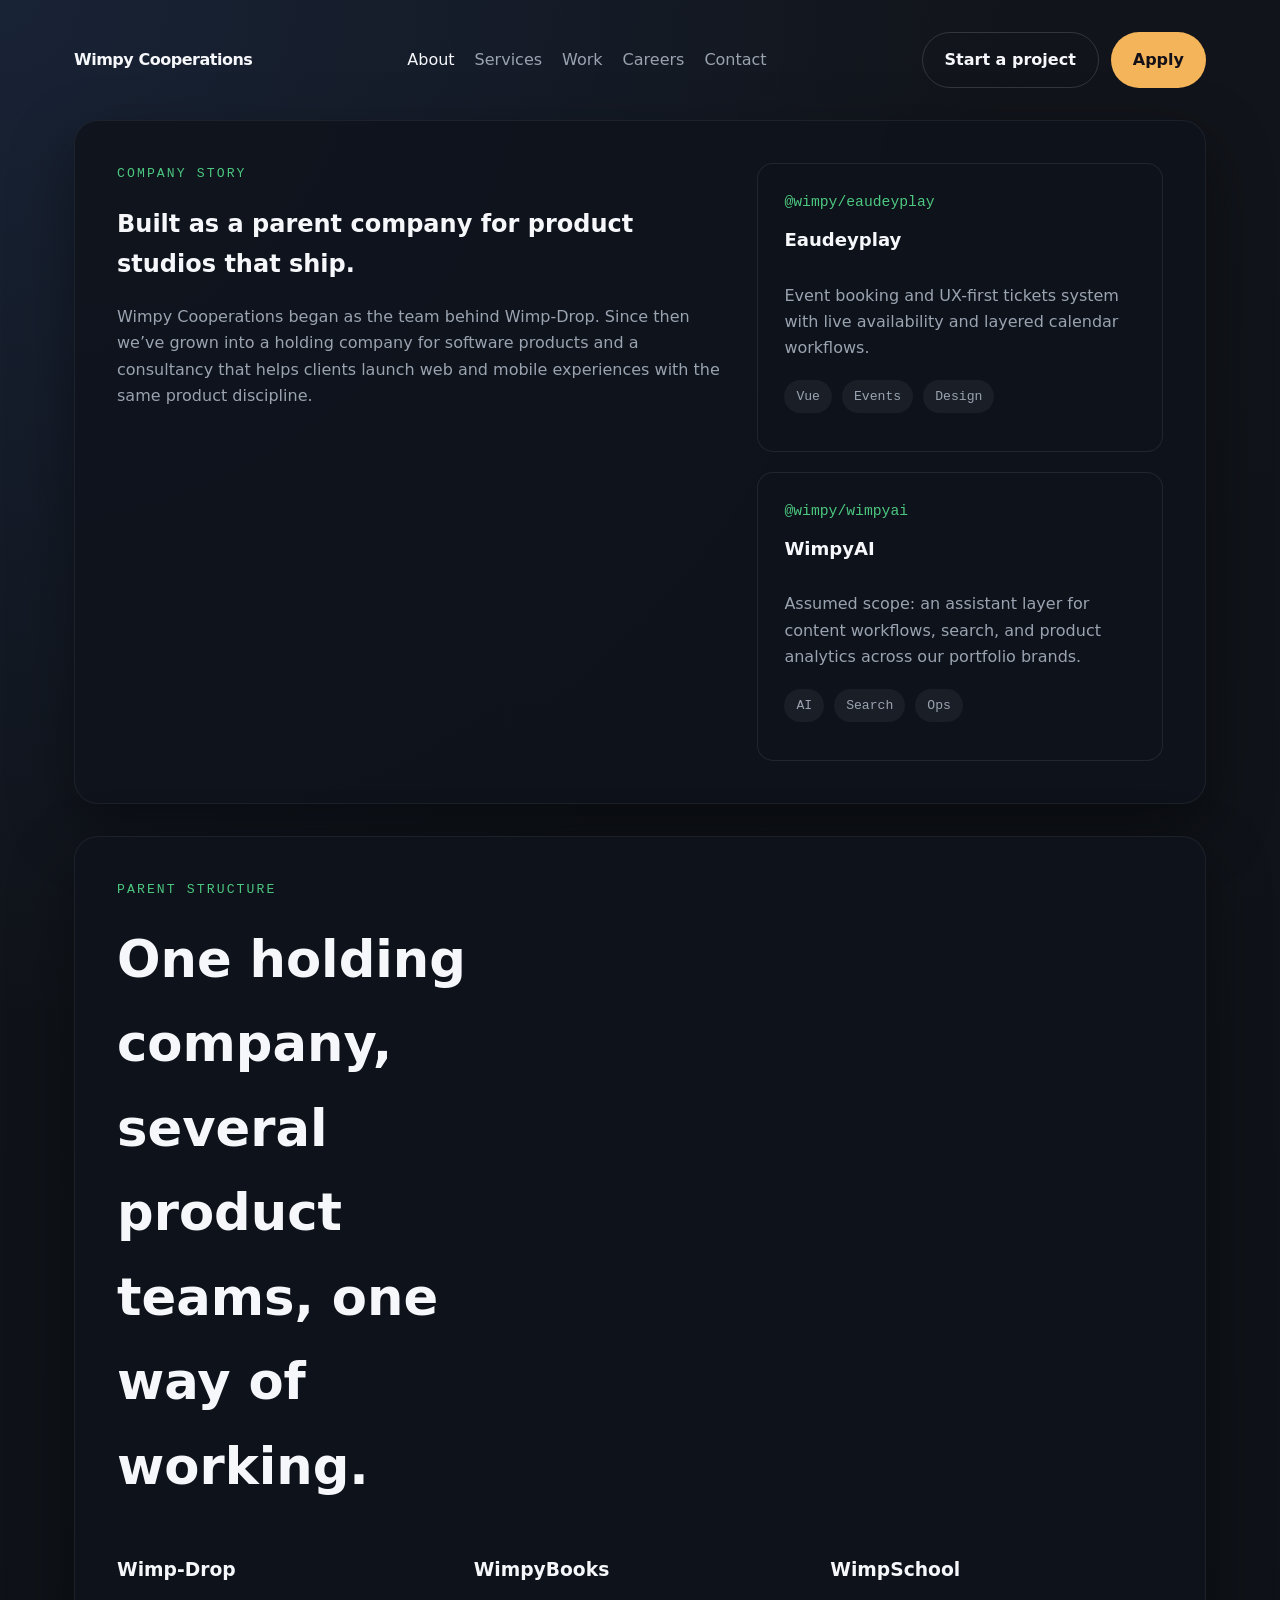
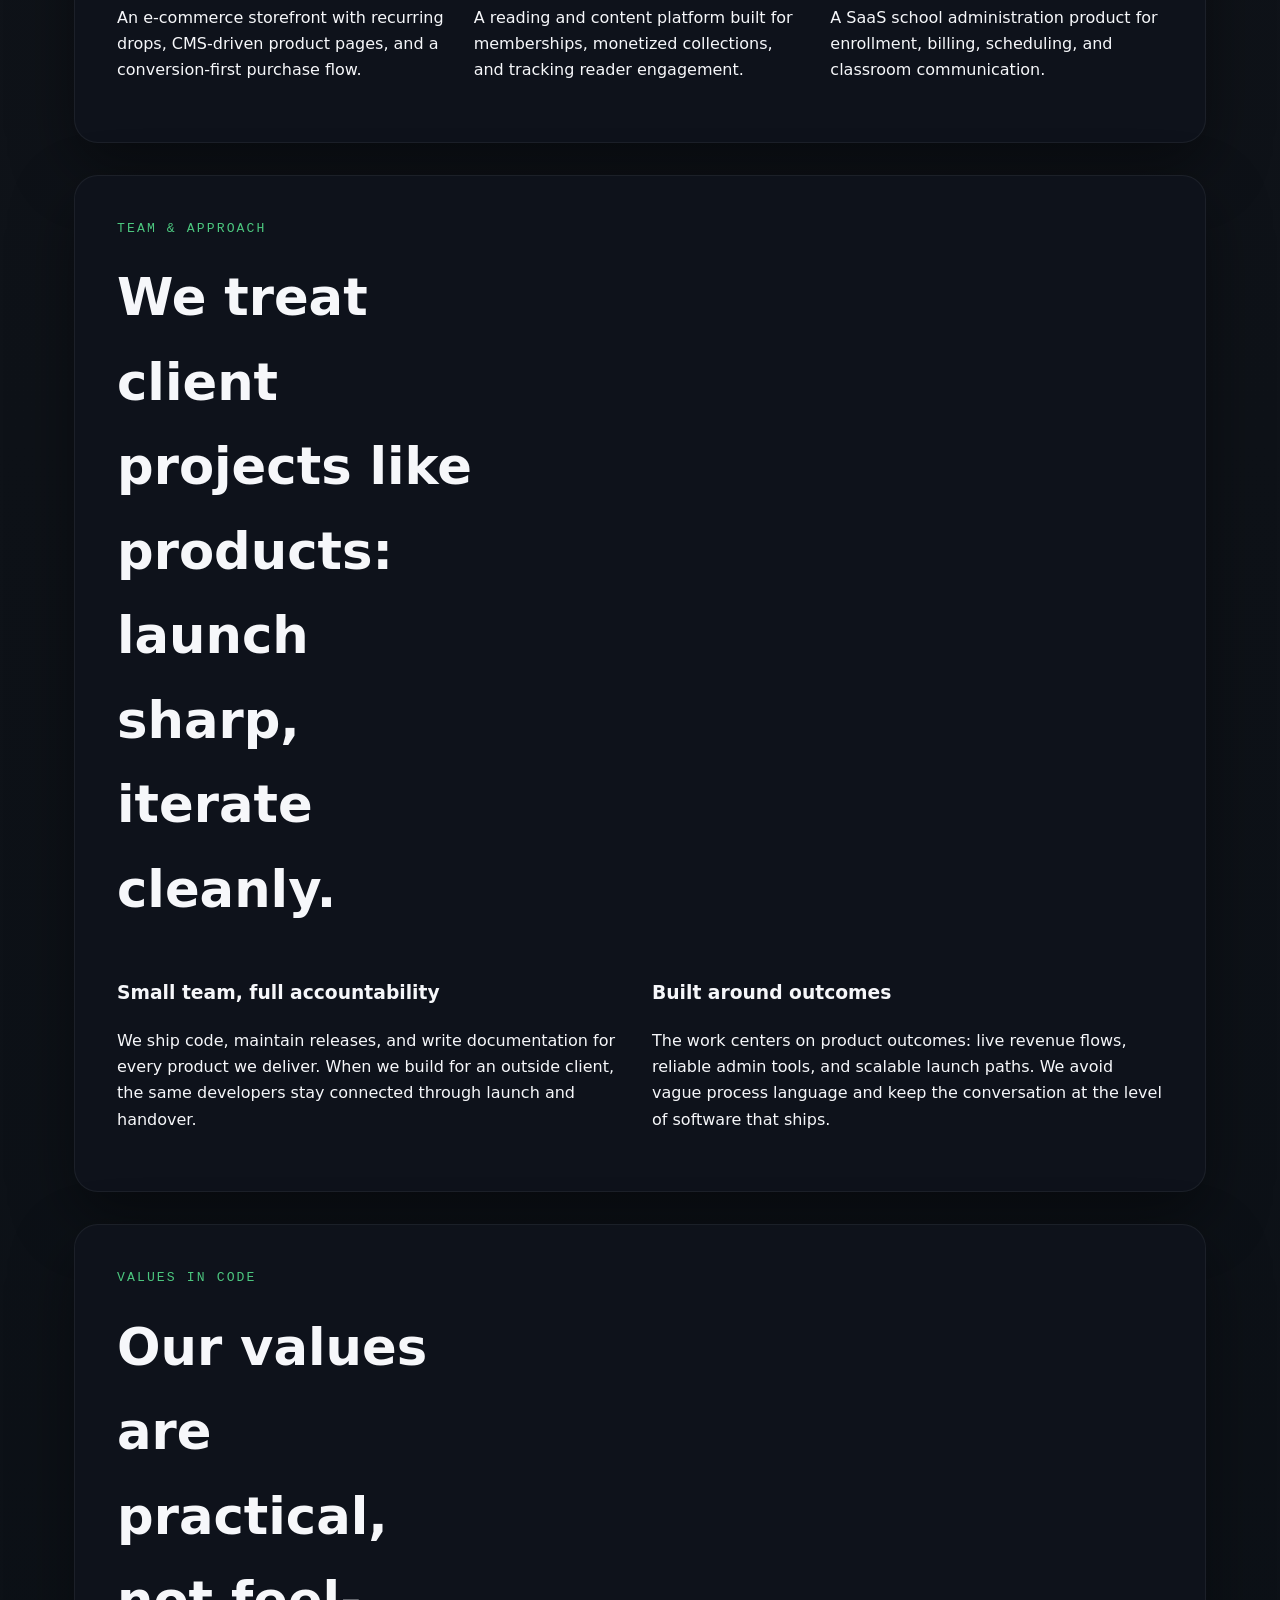
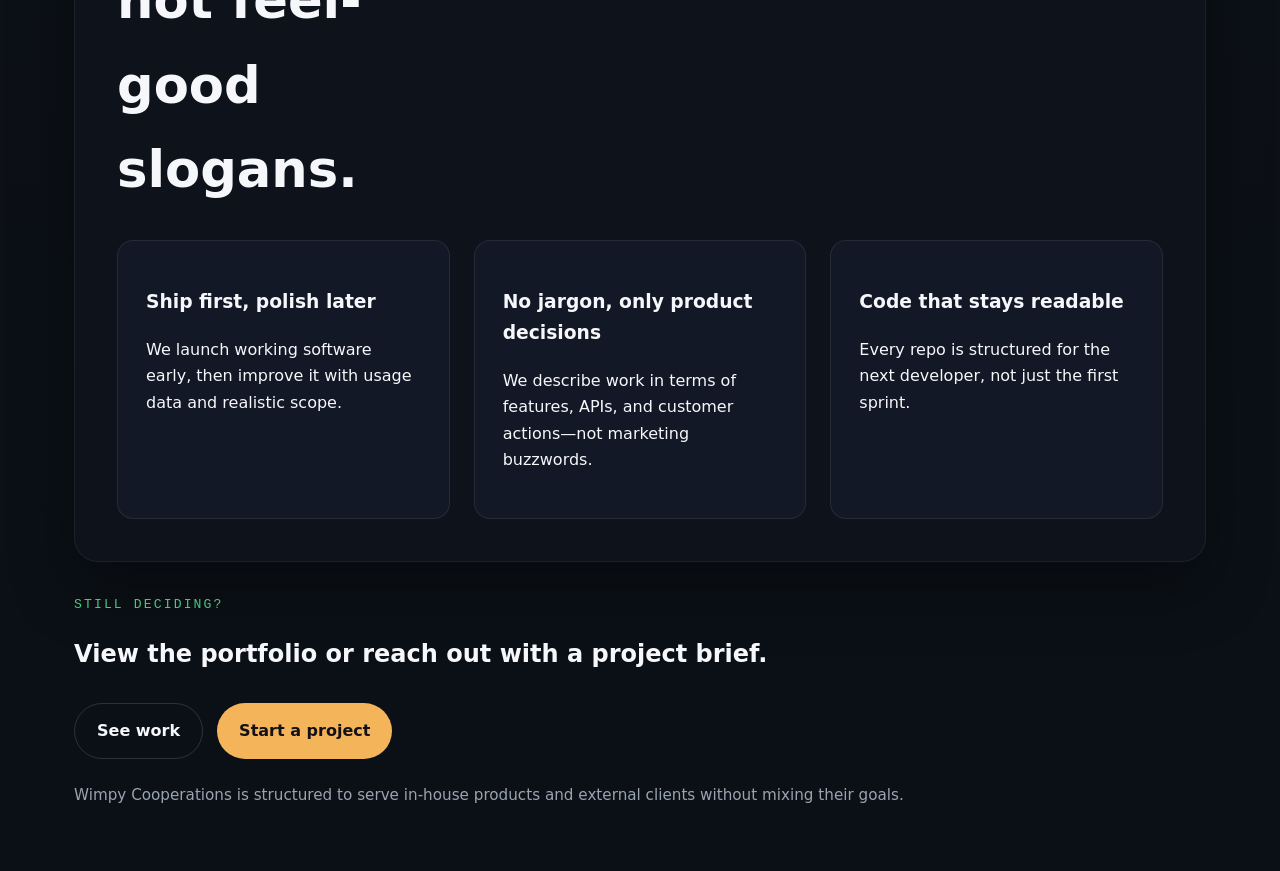
==== about.html @ dfa3b0f8 "Add files via upload" ====
<!doctype html>
<html lang="en">
<head>
  <meta charset="utf-8">
  <meta name="viewport" content="width=device-width, initial-scale=1">
  <title>About — Wimpy Cooperations</title>
  <link rel="stylesheet" href="styles.css">
</head>
<body>
  <div class="page-shell">
    <header class="topbar">
      <a class="brand" href="index.html">Wimpy Cooperations</a>
      <nav class="nav-links" aria-label="Main navigation">
        <a href="about.html" aria-current="page">About</a>
        <a href="services.html">Services</a>
        <a href="work.html">Work</a>
        <a href="careers.html">Careers</a>
        <a href="contact.html">Contact</a>
      </nav>
      <div class="topbar-actions">
        <a class="btn btn-ghost" href="contact.html">Start a project</a>
        <a class="btn btn-accent" href="careers.html">Apply</a>
      </div>
    </header>

    <main>
      <section class="section-panel split-grid about-hero">
        <div>
          <p class="eyebrow">Company story</p>
          <h1>Built as a parent company for product studios that ship.</h1>
          <p class="lede">Wimpy Cooperations began as the team behind Wimp-Drop. Since then we’ve grown into a holding company for software products and a consultancy that helps clients launch web and mobile experiences with the same product discipline.</p>
        </div>
        <div class="about-visual">
          <div class="manifest-card about-card">
            <div class="manifest-top"><span>@wimpy/eaudeyplay</span><strong>Eaudeyplay</strong></div>
            <p>Event booking and UX-first tickets system with live availability and layered calendar workflows.</p>
            <div class="tag-row"><span>Vue</span><span>Events</span><span>Design</span></div>
          </div>
          <div class="manifest-card about-card inset">
            <div class="manifest-top"><span>@wimpy/wimpyai</span><strong>WimpyAI</strong></div>
            <p>Assumed scope: an assistant layer for content workflows, search, and product analytics across our portfolio brands.</p>
            <div class="tag-row"><span>AI</span><span>Search</span><span>Ops</span></div>
          </div>
        </div>
      </section>

      <section class="section-panel">
        <div class="section-header">
          <p class="eyebrow">Parent structure</p>
          <h2>One holding company, several product teams, one way of working.</h2>
        </div>
        <div class="text-grid">
          <div>
            <h3>Wimp-Drop</h3>
            <p>An e-commerce storefront with recurring drops, CMS-driven product pages, and a conversion-first purchase flow.</p>
          </div>
          <div>
            <h3>WimpyBooks</h3>
            <p>A reading and content platform built for memberships, monetized collections, and tracking reader engagement.</p>
          </div>
          <div>
            <h3>WimpSchool</h3>
            <p>A SaaS school administration product for enrollment, billing, scheduling, and classroom communication.</p>
          </div>
        </div>
      </section>

      <section class="section-panel">
        <div class="section-header">
          <p class="eyebrow">Team & approach</p>
          <h2>We treat client projects like products: launch sharp, iterate cleanly.</h2>
        </div>
        <div class="text-grid two-column">
          <div>
            <h3>Small team, full accountability</h3>
            <p>We ship code, maintain releases, and write documentation for every product we deliver. When we build for an outside client, the same developers stay connected through launch and handover.</p>
          </div>
          <div>
            <h3>Built around outcomes</h3>
            <p>The work centers on product outcomes: live revenue flows, reliable admin tools, and scalable launch paths. We avoid vague process language and keep the conversation at the level of software that ships.</p>
          </div>
        </div>
      </section>

      <section class="section-panel values-panel">
        <div class="section-header">
          <p class="eyebrow">Values in code</p>
          <h2>Our values are practical, not feel-good slogans.</h2>
        </div>
        <div class="value-grid">
          <article>
            <h3>Ship first, polish later</h3>
            <p>We launch working software early, then improve it with usage data and realistic scope.</p>
          </article>
          <article>
            <h3>No jargon, only product decisions</h3>
            <p>We describe work in terms of features, APIs, and customer actions—not marketing buzzwords.</p>
          </article>
          <article>
            <h3>Code that stays readable</h3>
            <p>Every repo is structured for the next developer, not just the first sprint.</p>
          </article>
        </div>
      </section>
    </main>

    <footer class="site-footer">
      <div>
        <p class="eyebrow">Still deciding?</p>
        <h2>View the portfolio or reach out with a project brief.</h2>
      </div>
      <div class="footer-actions">
        <a class="btn btn-ghost" href="work.html">See work</a>
        <a class="btn btn-accent" href="contact.html">Start a project</a>
      </div>
      <p class="fineprint">Wimpy Cooperations is structured to serve in-house products and external clients without mixing their goals.</p>
    </footer>
  </div>
  <script src="scripts.js"></script>
</body>
</html>
---- styles.css ----
/* Wimpy Cooperations design system */
:root {
  color-scheme: dark;
  --bg: #11141a;
  --surface: #1c232f;
  --surface-alt: #171d27;
  --text: #f6f7fa;
  --muted: #9aa3b0;
  --accent: #f4b45a;
  --green: #4cc77f;
  --blue: #4f8eff;
  --border: rgba(255,255,255,0.08);
  --shadow: 0 24px 64px rgba(0,0,0,0.4);
  --radius: 24px;
  --radius-sm: 16px;
  --radius-xs: 12px;
  --max-width: 1180px;
  font-family: Inter, ui-sans-serif, system-ui, sans-serif;
}

* {
  box-sizing: border-box;
}

html {
  scroll-behavior: smooth;
}


body {
  margin: 0;
  min-height: 100vh;
  background: radial-gradient(circle at top left, rgba(79, 142, 255, 0.12), transparent 24%), linear-gradient(180deg, #11141a 0%, #0b1016 100%);
  color: var(--text);
  line-height: 1.65;
}

img, picture, svg {
  max-width: 100%;
  display: block;
}

a {
  color: inherit;
  text-decoration: none;
}

a:focus-visible,
button:focus-visible,
input:focus-visible,
textarea:focus-visible,
select:focus-visible {
  outline: 2px solid var(--accent);
  outline-offset: 4px;
}

button,
input,
select,
textarea {
  font: inherit;
}

.page-shell {
  width: min(100%, var(--max-width));
  margin: 0 auto;
  padding: 32px 24px 48px;
}

.topbar {
  display: flex;
  align-items: center;
  justify-content: space-between;
  gap: 20px;
  flex-wrap: wrap;
  margin-bottom: 32px;
}

.brand {
  font-weight: 700;
  letter-spacing: -0.03em;
}

.nav-links {
  display: flex;
  gap: 20px;
  flex-wrap: wrap;
}

.nav-links a {
  color: var(--muted);
}

.nav-links a[aria-current="page"] {
  color: var(--text);
}

.topbar-actions {
  display: flex;
  gap: 12px;
  flex-wrap: wrap;
}

.btn {
  display: inline-flex;
  align-items: center;
  justify-content: center;
  border-radius: 999px;
  padding: 14px 22px;
  font-weight: 600;
  transition: transform 180ms ease, background-color 180ms ease;
}

.btn:hover {
  transform: translateY(-1px);
}

.btn-accent {
  background: var(--accent);
  color: #131117;
}

.btn-ghost {
  border: 1px solid rgba(255,255,255,0.14);
  color: var(--text);
}

.hero {
  display: grid;
  gap: 40px;
  margin-bottom: 52px;
}

.hero h1,
.section-header h2 {
  font-size: clamp(2.6rem, 4vw, 4rem);
  margin: 16px 0 20px;
  max-width: 12ch;
}

.lede {
  color: var(--muted);
  max-width: 680px;
}

.eyebrow {
  font-family: ui-monospace, SFMono-Regular, Menlo, monospace;
  font-size: 0.82rem;
  letter-spacing: 0.16em;
  text-transform: uppercase;
  color: var(--green);
  margin: 0;
}

.section-panel {
  background: rgba(15, 19, 28, 0.9);
  border: 1px solid rgba(255,255,255,0.06);
  box-shadow: var(--shadow);
  border-radius: var(--radius);
  padding: 42px;
  margin-bottom: 32px;
}

.section-header {
  margin-bottom: 28px;
}

.section-header h2 {
  max-width: 10ch;
}

.split-grid {
  display: grid;
  gap: 32px;
  grid-template-columns: minmax(0, 1.2fr) minmax(320px, 0.8fr);
}

.service-grid,
.manifest-grid,
.value-grid,
.roles-grid,
.text-grid {
  display: grid;
  gap: 24px;
}

.service-grid {
  grid-template-columns: repeat(auto-fit, minmax(240px, 1fr));
}

.service-card {
  background: rgba(19, 26, 38, 0.95);
  border: 1px solid rgba(255,255,255,0.08);
  border-radius: var(--radius-sm);
  padding: 28px;
}

.service-card.large {
  min-height: 320px;
}

.service-icon {
  display: inline-flex;
  width: 44px;
  height: 44px;
  align-items: center;
  justify-content: center;
  margin-bottom: 20px;
  border-radius: 14px;
  background: rgba(79, 142, 255, 0.14);
  color: var(--blue);
  font-size: 1.2rem;
}

.service-card h3,
.service-card h2,
.role-card h2,
.manifest-card strong,
.about-card strong {
  margin: 0 0 12px;
}

.service-card p,
.role-card p,
.about-card p,
.manifest-card p {
  color: var(--muted);
}

.value-grid,
.roles-grid,
.text-grid {
  grid-template-columns: repeat(auto-fit, minmax(240px, 1fr));
}

.value-grid article,
.role-card,
.content-card,
.about-card {
  background: rgba(19, 26, 38, 0.95);
  border: 1px solid rgba(255,255,255,0.08);
  border-radius: var(--radius-sm);
  padding: 28px;
}

.about-card.inset {
  margin-top: 20px;
}

.manifest-grid {
  grid-template-columns: repeat(auto-fit, minmax(250px, 1fr));
}

.manifest-card {
  background: rgba(15, 19, 28, 0.98);
  border: 1px solid rgba(255,255,255,0.08);
  border-radius: var(--radius-sm);
  padding: 26px;
  position: relative;
}

.manifest-top {
  display: flex;
  flex-direction: column;
  gap: 10px;
  margin-bottom: 16px;
}

.manifest-top span {
  font-family: ui-monospace, SFMono-Regular, Menlo, monospace;
  color: var(--green);
  font-size: 0.92rem;
}

.manifest-card strong {
  font-size: 1.13rem;
  color: var(--text);
}

.tag-row {
  display: flex;
  flex-wrap: wrap;
  gap: 10px;
  margin: 18px 0 12px;
}

.tag-row span {
  font-family: ui-monospace, SFMono-Regular, Menlo, monospace;
  background: rgba(255,255,255,0.05);
  color: var(--muted);
  border-radius: 999px;
  padding: 6px 12px;
  font-size: 0.82rem;
}

.status {
  display: inline-flex;
  align-items: center;
  justify-content: center;
  padding: 10px 14px;
  border-radius: 999px;
  font-family: ui-monospace, SFMono-Regular, Menlo, monospace;
  text-transform: uppercase;
  letter-spacing: 0.16em;
  font-size: 0.75rem;
}

.status.live {
  background: rgba(76,199,127,0.12);
  color: var(--green);
}

.status.dev {
  background: rgba(79,142,255,0.12);
  color: var(--blue);
}

.status.planned {
  background: rgba(244,180,90,0.12);
  color: var(--accent);
}

.manifest-link {
  color: var(--accent);
  font-weight: 600;
}

.panel-actions,
.footer-actions,
.hero-actions {
  display: flex;
  flex-wrap: wrap;
  gap: 14px;
  margin-top: 28px;
}

.careers-teaser .content-card,
.form-panel .section-header,
.form-panel .contact-form {
  margin-top: 0;
}

.form-panel {
  padding: 42px 42px 32px;
}

.contact-form {
  display: grid;
  gap: 18px;
}

.contact-form label {
  display: grid;
  gap: 10px;
  font-size: 0.95rem;
  color: var(--text);
}

.contact-form input,
.contact-form textarea,
.contact-form select {
  width: 100%;
  background: rgba(255,255,255,0.04);
  border: 1px solid rgba(255,255,255,0.08);
  border-radius: 14px;
  color: var(--text);
  padding: 14px 16px;
}

.field-group option {
  background: var(--surface-alt);
  color: var(--text);
}

.field-group optgroup {
    background-color: goldenrod;
  color: black;
  font-size: 0.9rem;
}

.contact-form option {
  background: var(--surface-alt);
  color: var(--text);
}


.contact-form textarea {
  resize: vertical;
}

.field-note {
  color: var(--muted);
  font-size: 0.9rem;
  margin: -12px 0 18px;
}

.hidden-field {
  display: none;
}

.form-break {
  display: flex;
  align-items: center;
  gap: 12px;
  margin: 8px 0 20px;
  color: var(--muted);
  font-size: 0.95rem;
}

.form-break::before,
.form-break::after {
  content: "";
  flex: 1;
  height: 1px;
  background: rgba(255,255,255,0.08);
}

.form-break span {
  white-space: nowrap;
  padding: 0 10px;
}

.contact-info p {
  margin: 0 0 18px;
  color: var(--muted);
}

.fineprint {
  color: var(--muted);
  font-size: 0.95rem;
  margin-top: 24px;
}

.visual-frame {
  display: grid;
  gap: 18px;
}

.visual-card {
  border-radius: 24px;
  padding: 22px;
  background: rgba(255,255,255,0.03);
}

.code-slate {
  min-height: 220px;
  display: grid;
  gap: 12px;
  padding: 28px;
}

.code-line {
  display: block;
  height: 12px;
  width: 100%;
  background: rgba(255,255,255,0.12);
  border-radius: 999px;
}

.code-line.short {
  width: 55%;
}

.code-line.medium {
  width: 70%;
}

.ui-panel {
  height: 220px;
  display: grid;
  gap: 16px;
  background: rgba(255,255,255,0.04);
  border: 1px solid rgba(255,255,255,0.08);
}

.ui-top {
  height: 22px;
  background: rgba(255,255,255,0.1);
  border-radius: 999px;
  width: 34%;
  margin: 16px;
}

.ui-body {
  flex: 1;
  margin: 0 16px 16px;
  background: rgba(255,255,255,0.06);
  border-radius: 20px;
}

@media (max-width: 860px) {
  .split-grid,
  .hero,
  .text-grid,
  .manifest-grid,
  .value-grid,
  .roles-grid,
  .service-grid {
    grid-template-columns: 1fr;
  }
  .page-shell {
    padding: 24px 18px 32px;
  }
}

@media (max-width: 640px) {
  .topbar,
  .hero-actions,
  .panel-actions,
  .footer-actions,
  .section-panel {
    gap: 18px;
  }
  .hero h1,
  .section-header h2 {
    font-size: clamp(2.2rem, 10vw, 3rem);
  }
  .btn {
    width: 100%;
  }
}
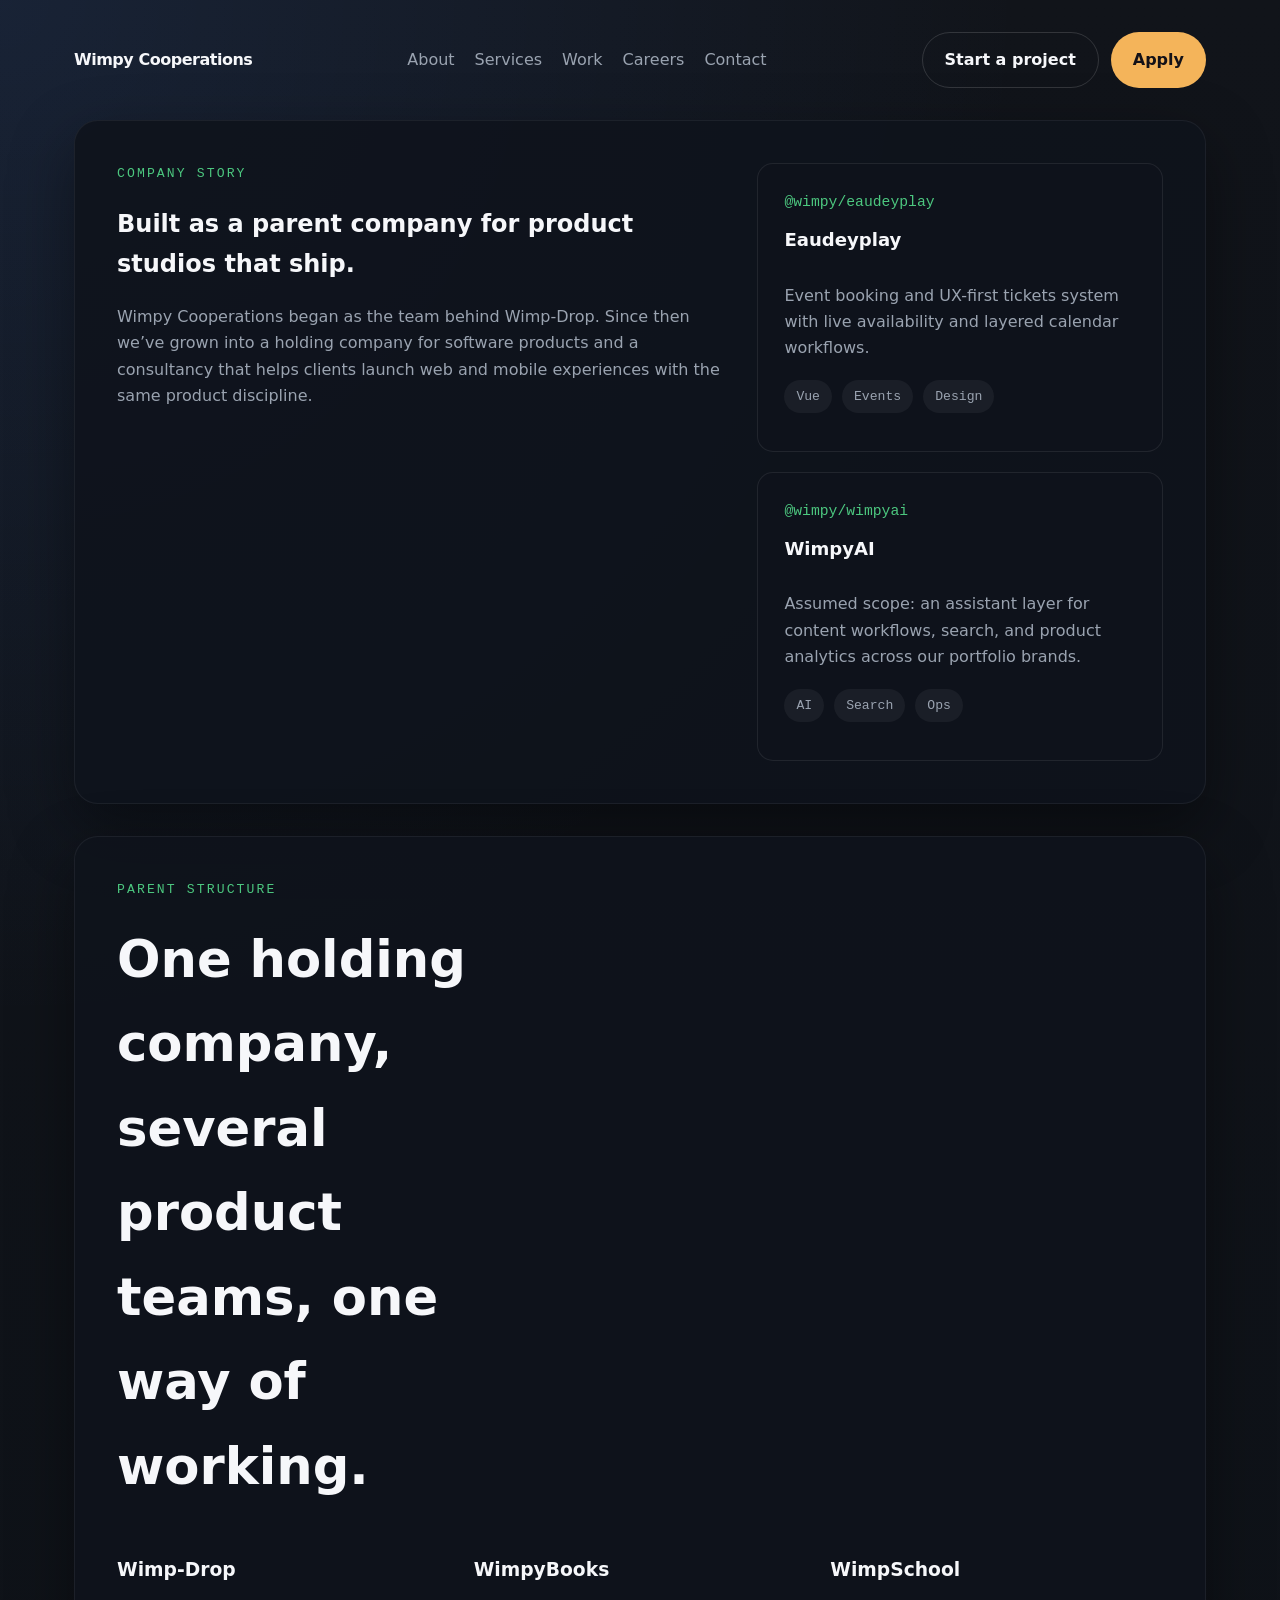
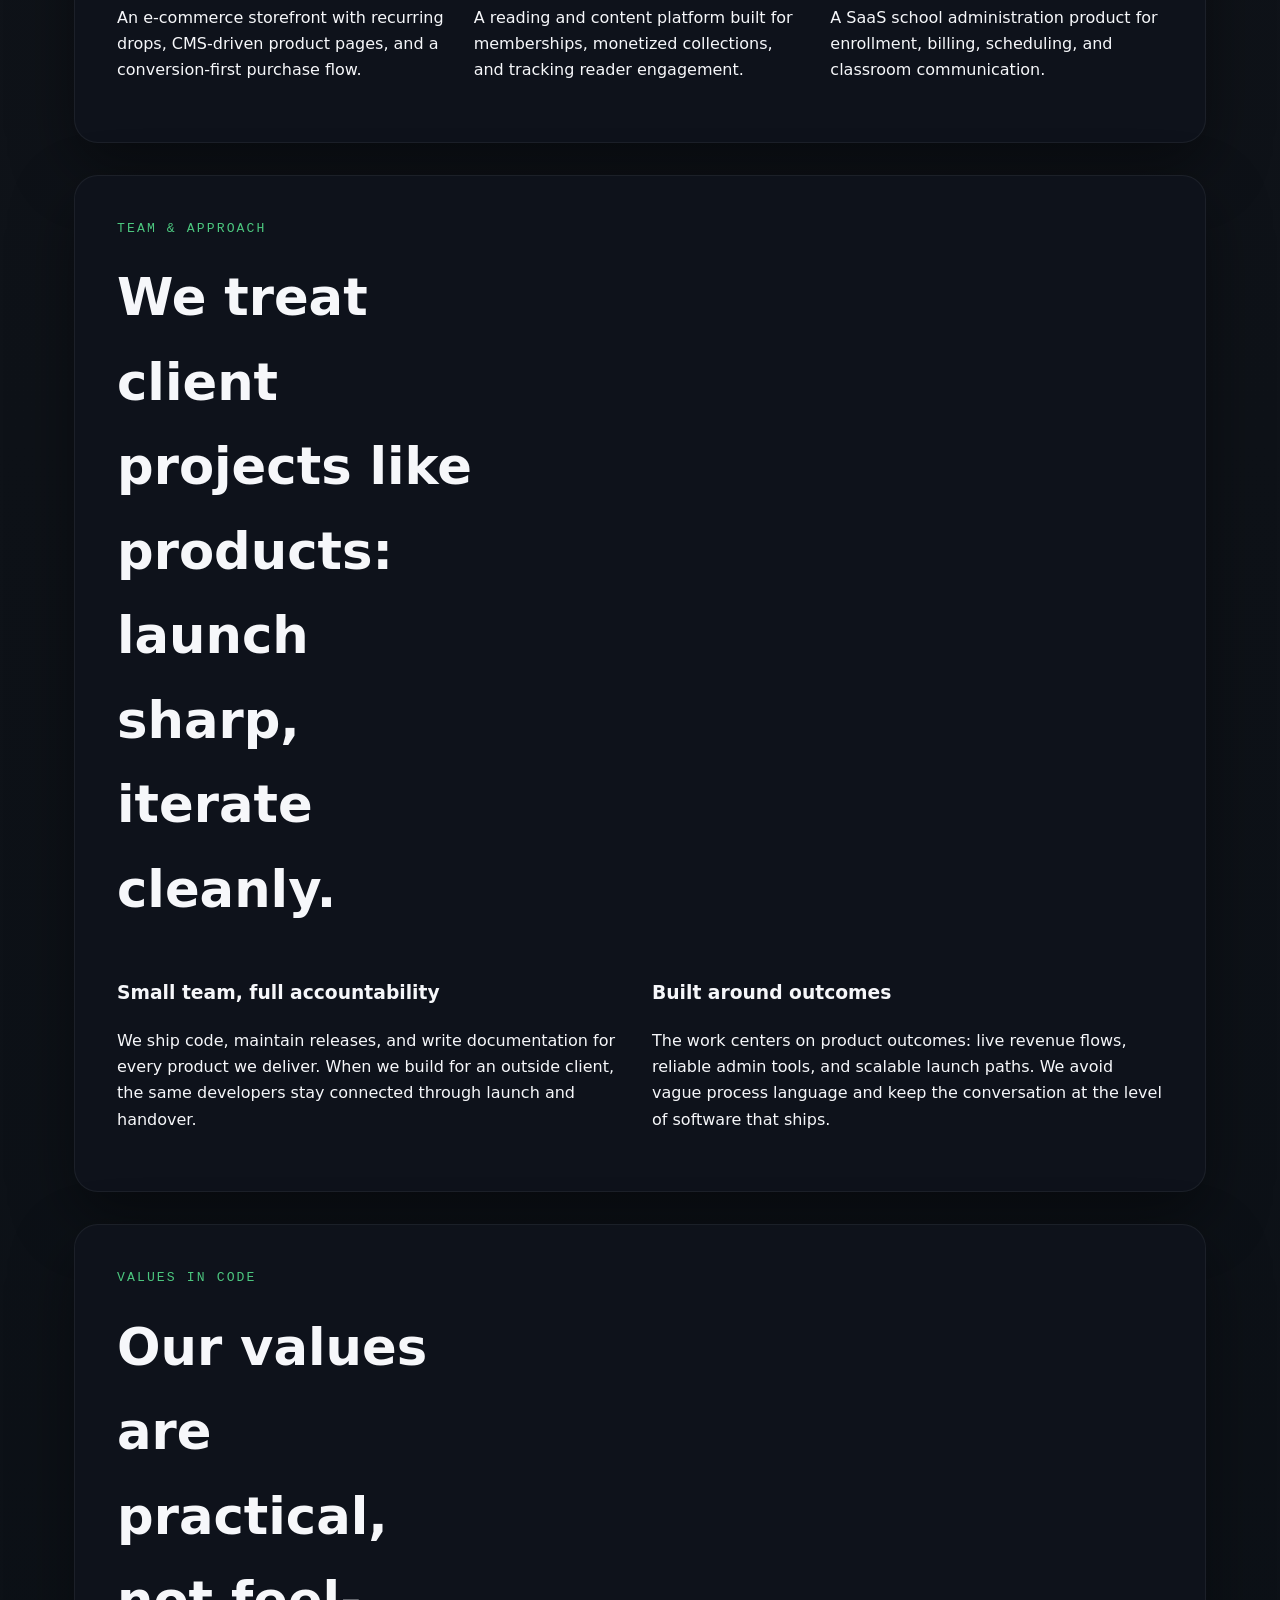
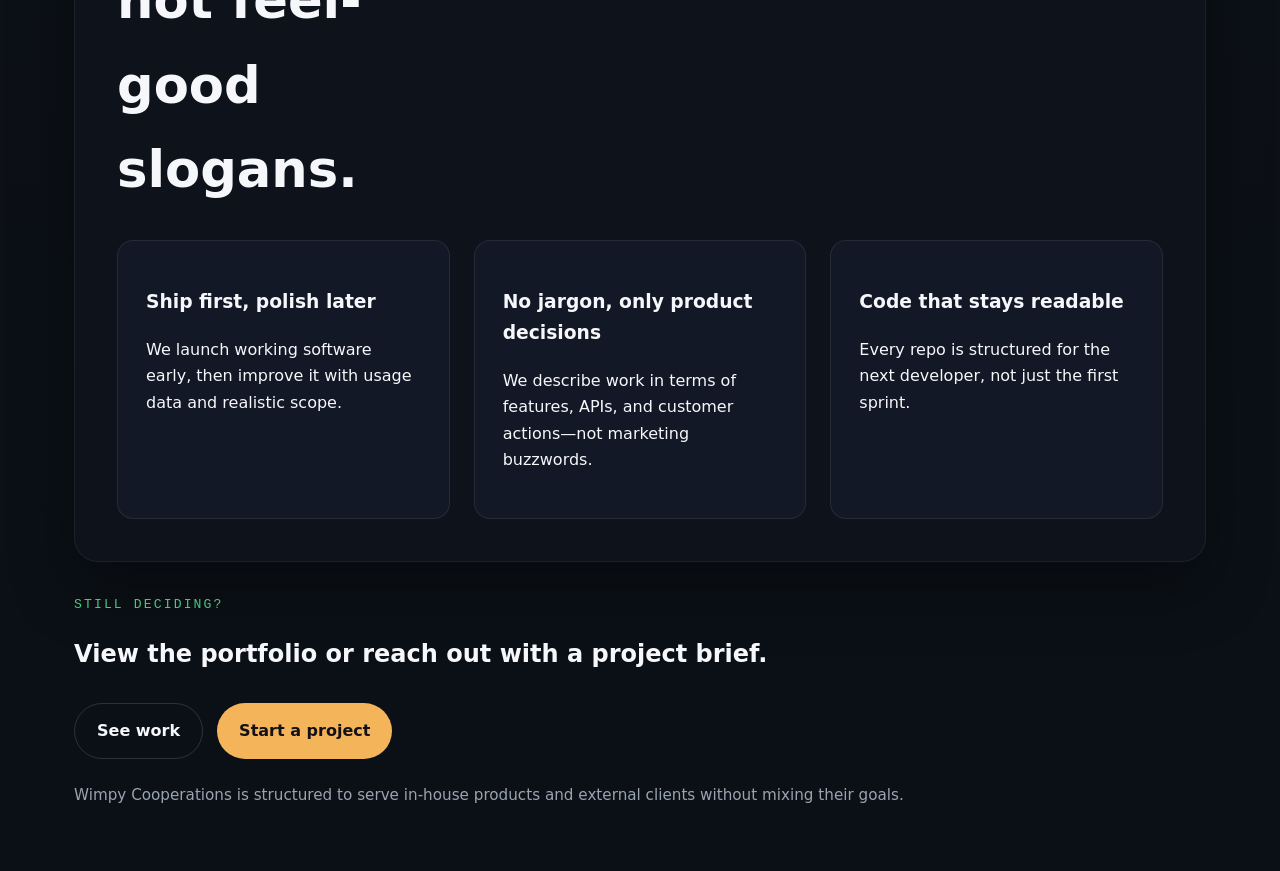
==== commit f60da22e: "Update about.html" ====
--- a/about.html
+++ b/about.html
@@ -4,24 +4,89 @@
   <meta charset="utf-8">
   <meta name="viewport" content="width=device-width, initial-scale=1">
   <title>About — Wimpy Cooperations</title>
+  <link rel="icon" href="/logo.png">
   <link rel="stylesheet" href="styles.css">
+  <!-- Add this inside <head> on every page, ideally index.html at minimum -->
+<script type="application/ld+json">
+{
+  "@context": "https://schema.org",
+  "@type": "Organization",
+  "name": "Wimpy Cooperations",
+  "alternateName": "Wimpy Corps",
+  "url": "https://www.wimpy-corp.com.ng",
+  "logo": "https://www.wimpy-corp.com.ng/logo.png",
+  "description": "Wimpy Cooperations is a software studio and consultancy building web apps, commerce platforms, and growth-ready product systems, and the parent company behind Wimp-Drop, WimpSchool, and WimpyBooks.",
+  "address": {
+    "@type": "PostalAddress",
+    "addressCountry": "NG"
+  },
+  "sameAs": [
+    "https://wimpybooks.netlify.app",
+    "https://wimpdrop.onrender.com",
+    "https://wimpschool.onrender.com"
+  ]
+}
+</script>
+
+<!-- Add these too — same idea as your portfolio page, tailored per page.
+     Update og:title / og:description / og:url per page for best results. -->
+<meta property="og:type" content="website" />
+<meta property="og:site_name" content="Wimpy Cooperations" />
+<meta property="og:title" content="Wimpy Cooperations — Built software, not buzzwords" />
+<meta property="og:description" content="A software studio and consultancy building web apps, commerce flows, and growth-ready product systems. Parent company to Wimp-Drop, WimpSchool, and WimpyBooks." />
+<meta property="og:url" content="https://www.wimpy-corp.com.ng/" />
+<meta property="og:image" content="https://www.wimpy-corp.com.ng/og-image.png" />
+<meta name="twitter:card" content="summary_large_image" />
+<meta name="twitter:title" content="Wimpy Cooperations — Built software, not buzzwords" />
+<meta name="twitter:description" content="A software studio and consultancy building web apps, commerce flows, and growth-ready product systems." />
+<meta name="twitter:image" content="https://www.wimpy-corp.com.ng/og-image.png" />
 </head>
 <body>
   <div class="page-shell">
-    <header class="topbar">
-      <a class="brand" href="index.html">Wimpy Cooperations</a>
-      <nav class="nav-links" aria-label="Main navigation">
-        <a href="about.html" aria-current="page">About</a>
-        <a href="services.html">Services</a>
-        <a href="work.html">Work</a>
-        <a href="careers.html">Careers</a>
-        <a href="contact.html">Contact</a>
-      </nav>
-      <div class="topbar-actions">
-        <a class="btn btn-ghost" href="contact.html">Start a project</a>
-        <a class="btn btn-accent" href="careers.html">Apply</a>
-      </div>
-    </header>
+   <!--
+  UPDATED TOPBAR — replace the existing <header class="topbar">...</header>
+  block on EVERY page (index.html, work.html, about.html, services.html,
+  careers.html, contact.html) with this version.
+
+  Two things changed from your original:
+  1. Added a <button class="nav-toggle"> — only visible below 640px.
+  2. Added a <nav id="mobileNav" class="mobile-nav"> panel right after
+     the header, which the toggle opens/closes.
+
+  Set aria-current="page" on whichever link matches the current page,
+  in BOTH the desktop .nav-links AND the .mobile-nav — same as you're
+  already doing for the desktop nav.
+-->
+
+<header class="topbar">
+  <a class="brand" href="index.html">Wimpy Cooperations</a>
+  <nav class="nav-links" aria-label="Main navigation">
+    <a href="about.html">About</a>
+    <a href="services.html">Services</a>
+    <a href="work.html">Work</a>
+    <a href="careers.html">Careers</a>
+    <a href="contact.html">Contact</a>
+  </nav>
+  <div class="topbar-actions">
+    <a class="btn btn-ghost" href="contact.html">Start a project</a>
+    <a class="btn btn-accent" href="careers.html">Apply</a>
+  </div>
+  <button class="nav-toggle" id="navToggle" aria-label="Toggle menu" aria-expanded="false" aria-controls="mobileNav">
+    <span></span><span></span><span></span>
+  </button>
+</header>
+
+<nav class="mobile-nav" id="mobileNav" aria-label="Mobile navigation">
+  <a href="about.html">About</a>
+  <a href="services.html">Services</a>
+  <a href="work.html">Work</a>
+  <a href="careers.html">Careers</a>
+  <a href="contact.html">Contact</a>
+  <div class="mobile-nav-actions">
+    <a class="btn btn-ghost" href="contact.html">Start a project</a>
+    <a class="btn btn-accent" href="careers.html">Apply</a>
+  </div>
+</nav>
 
     <main>
       <section class="section-panel split-grid about-hero">
--- a/styles.css
+++ b/styles.css
@@ -471,6 +471,14 @@
   gap: 16px;
   background: rgba(255,255,255,0.04);
   border: 1px solid rgba(255,255,255,0.08);
+  overflow: hidden;
+}
+
+.ui-image {
+  width: 100%;
+  height: 100%;
+  object-fit: cover;
+  border-radius: 24px;
 }
 
 .ui-top {
@@ -486,6 +494,88 @@
   margin: 0 16px 16px;
   background: rgba(255,255,255,0.06);
   border-radius: 20px;
+}
+
+/* ==========================================================================
+   MOBILE NAV TOGGLE
+   ========================================================================== */
+.nav-toggle {
+  display: none;
+  flex-direction: column;
+  gap: 5px;
+  background: none;
+  border: none;
+  padding: 10px;
+  border-radius: 10px;
+  cursor: pointer;
+}
+
+.nav-toggle:hover {
+  background: rgba(255,255,255,0.05);
+}
+
+.nav-toggle span {
+  width: 22px;
+  height: 2px;
+  background: var(--text);
+  border-radius: 2px;
+  transition: transform 200ms ease, opacity 200ms ease;
+}
+
+.nav-toggle[aria-expanded="true"] span:nth-child(1) {
+  transform: translateY(7px) rotate(45deg);
+}
+
+.nav-toggle[aria-expanded="true"] span:nth-child(2) {
+  opacity: 0;
+}
+
+.nav-toggle[aria-expanded="true"] span:nth-child(3) {
+  transform: translateY(-7px) rotate(-45deg);
+}
+
+.mobile-nav {
+  display: none;
+  flex-direction: column;
+  gap: 4px;
+  background: var(--surface);
+  border: 1px solid var(--border);
+  border-radius: var(--radius-sm);
+  padding: 12px;
+  margin: -16px 0 32px;
+}
+
+.mobile-nav.is-open {
+  display: flex;
+}
+
+.mobile-nav a {
+  color: var(--muted);
+  padding: 12px 14px;
+  border-radius: var(--radius-xs);
+  font-weight: 500;
+}
+
+.mobile-nav a:hover {
+  background: rgba(255,255,255,0.04);
+  color: var(--text);
+}
+
+.mobile-nav a[aria-current="page"] {
+  color: var(--accent);
+}
+
+.mobile-nav .mobile-nav-actions {
+  display: flex;
+  flex-direction: column;
+  gap: 10px;
+  margin-top: 8px;
+  padding-top: 12px;
+  border-top: 1px solid var(--border);
+}
+
+.mobile-nav .btn {
+  width: 100%;
 }
 
 @media (max-width: 860px) {
@@ -518,4 +608,13 @@
   .btn {
     width: 100%;
   }
-}
+
+  .nav-links,
+  .topbar-actions {
+    display: none;
+  }
+
+  .nav-toggle {
+    display: flex;
+  }
+}
